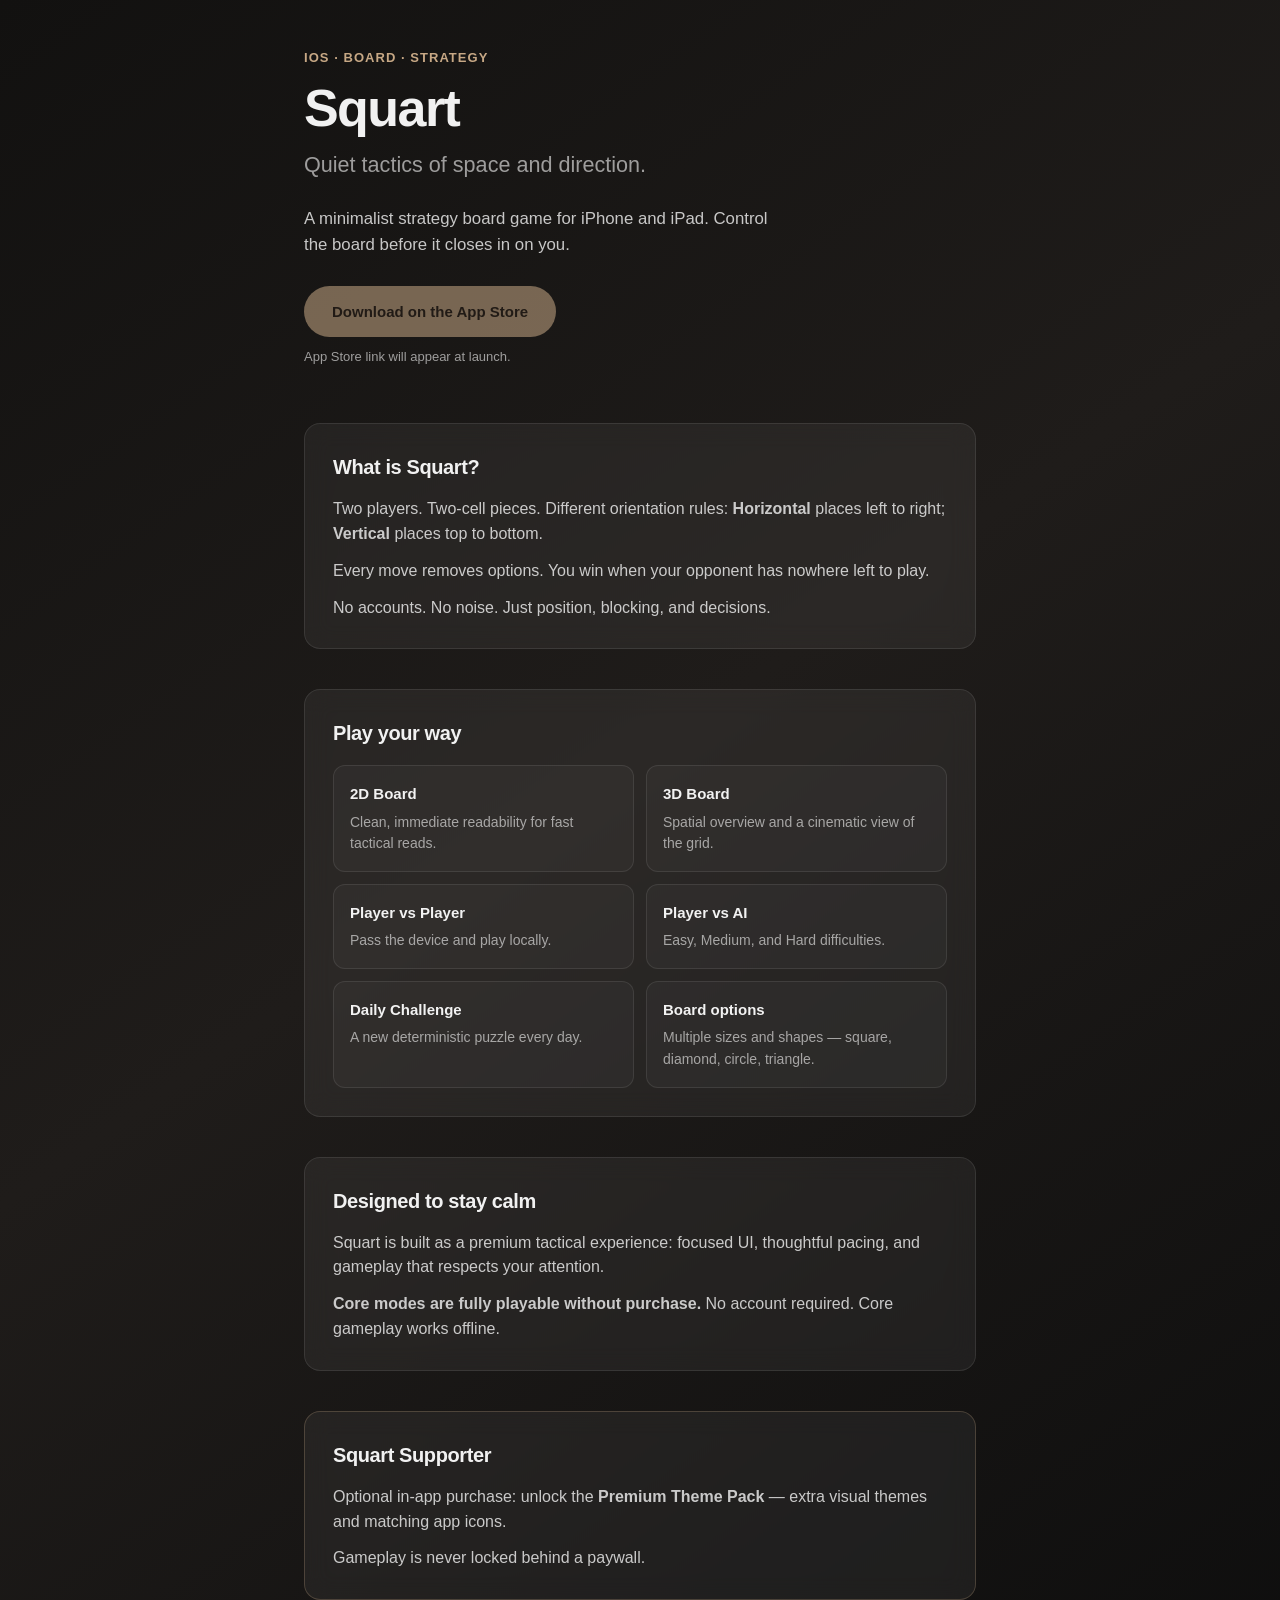
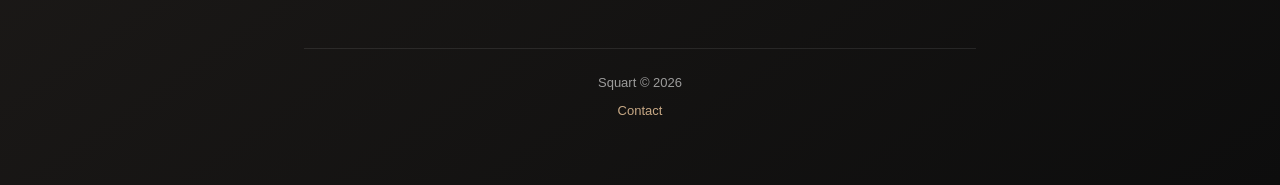
==== marketing/index.html @ 067cb347 "Add marketing site and GitHub Pages deploy workflow. Publish landing page for App Store Marketing UR" ====
<!DOCTYPE html>
<html lang="en">
<head>
  <meta charset="utf-8">
  <meta name="viewport" content="width=device-width, initial-scale=1">
  <title>Squart — Quiet Tactical Board Game for iPhone &amp; iPad</title>
  <meta name="description" content="Place two-cell pieces, deny space, and outlast your opponent. 2D and 3D boards, local PvP, AI, and a daily challenge. Calm strategy, no clutter.">
  <meta name="theme-color" content="#121110">
  <link rel="canonical" href="https://sgazz.github.io/Squart/">
  <meta property="og:url" content="https://sgazz.github.io/Squart/">
  <meta property="og:title" content="Squart — Quiet Tactical Board Game">
  <meta property="og:description" content="Place two-cell pieces, deny space, and outlast your opponent. 2D and 3D boards, local PvP, AI, and a daily challenge.">
  <style>
    :root {
      --bg-top: #121110;
      --bg-mid: #1f1c1a;
      --bg-bottom: #0d0d0d;
      --panel: rgba(255, 255, 255, 0.055);
      --border: rgba(255, 255, 255, 0.09);
      --text: rgba(255, 255, 255, 0.94);
      --body: rgba(255, 255, 255, 0.76);
      --muted: rgba(255, 255, 255, 0.58);
      --accent: #c7a885;
      --accent-dim: #946e4d;
      --button-text: #291f17;
      --max: 720px;
      --radius: 16px;
    }

    * { box-sizing: border-box; margin: 0; padding: 0; }

    html {
      scroll-behavior: smooth;
    }

    body {
      font-family: -apple-system, BlinkMacSystemFont, "SF Pro Text", "Segoe UI", Roboto, Helvetica, Arial, sans-serif;
      color: var(--body);
      background: linear-gradient(145deg, var(--bg-top), var(--bg-mid) 45%, var(--bg-bottom));
      min-height: 100vh;
      line-height: 1.55;
      -webkit-font-smoothing: antialiased;
    }

    .wrap {
      max-width: var(--max);
      margin: 0 auto;
      padding: 48px 24px 64px;
    }

    header {
      margin-bottom: 56px;
    }

    .eyebrow {
      font-size: 13px;
      font-weight: 600;
      letter-spacing: 0.08em;
      text-transform: uppercase;
      color: var(--accent);
      margin-bottom: 12px;
    }

    h1 {
      font-size: clamp(2.4rem, 8vw, 3.25rem);
      font-weight: 700;
      letter-spacing: -0.03em;
      color: var(--text);
      line-height: 1.08;
      margin-bottom: 12px;
    }

    .tagline {
      font-size: clamp(1.1rem, 3.5vw, 1.35rem);
      color: var(--muted);
      font-weight: 500;
      max-width: 34ch;
    }

    .hero-copy {
      margin-top: 24px;
      font-size: 1.05rem;
      max-width: 52ch;
    }

    .cta {
      display: inline-block;
      margin-top: 28px;
      padding: 14px 28px;
      border-radius: 999px;
      background: var(--accent);
      color: var(--button-text);
      font-size: 15px;
      font-weight: 600;
      text-decoration: none;
      transition: transform 0.15s ease, opacity 0.15s ease;
    }

    .cta:hover { transform: scale(0.98); opacity: 0.92; }
    .cta[aria-disabled="true"] {
      pointer-events: none;
      opacity: 0.55;
      cursor: default;
    }

    .cta-note {
      display: block;
      margin-top: 10px;
      font-size: 13px;
      color: var(--muted);
    }

    section {
      margin-bottom: 40px;
      padding: 28px;
      background: var(--panel);
      border: 1px solid var(--border);
      border-radius: var(--radius);
      backdrop-filter: blur(12px);
    }

    h2 {
      font-size: 1.25rem;
      font-weight: 650;
      color: var(--text);
      margin-bottom: 14px;
      letter-spacing: -0.02em;
    }

    p + p { margin-top: 12px; }

    ul {
      margin-top: 12px;
      padding-left: 1.2rem;
    }

    li {
      margin-top: 8px;
    }

    li strong { color: var(--text); font-weight: 600; }

    .grid {
      display: grid;
      gap: 12px;
      margin-top: 16px;
    }

    @media (min-width: 540px) {
      .grid { grid-template-columns: 1fr 1fr; }
    }

    .card {
      padding: 16px;
      border-radius: 12px;
      border: 1px solid var(--border);
      background: rgba(255, 255, 255, 0.03);
    }

    .card h3 {
      font-size: 15px;
      font-weight: 600;
      color: var(--text);
      margin-bottom: 6px;
    }

    .card p {
      font-size: 14px;
      color: var(--muted);
      margin: 0;
    }

    .supporter {
      border-color: rgba(199, 168, 133, 0.25);
    }

    footer {
      margin-top: 48px;
      padding-top: 24px;
      border-top: 1px solid var(--border);
      font-size: 13px;
      color: var(--muted);
      text-align: center;
    }

    footer a {
      color: var(--accent);
      text-decoration: none;
    }

    footer a:hover { text-decoration: underline; }

    footer p + p { margin-top: 8px; }
  </style>
</head>
<body>
  <main class="wrap">
    <header>
      <p class="eyebrow">iOS · Board · Strategy</p>
      <h1>Squart</h1>
      <p class="tagline">Quiet tactics of space and direction.</p>
      <p class="hero-copy">
        A minimalist strategy board game for iPhone and iPad.
        Control the board before it closes in on you.
      </p>
      <!-- Replace href when the App Store listing is live -->
      <a id="app-store-link" class="cta" href="#" aria-disabled="true">Download on the App Store</a>
      <span class="cta-note">App Store link will appear at launch.</span>
    </header>

    <section id="about">
      <h2>What is Squart?</h2>
      <p>
        Two players. Two-cell pieces. Different orientation rules:
        <strong>Horizontal</strong> places left to right;
        <strong>Vertical</strong> places top to bottom.
      </p>
      <p>
        Every move removes options. You win when your opponent has nowhere left to play.
      </p>
      <p>No accounts. No noise. Just position, blocking, and decisions.</p>
    </section>

    <section id="features">
      <h2>Play your way</h2>
      <div class="grid">
        <div class="card">
          <h3>2D Board</h3>
          <p>Clean, immediate readability for fast tactical reads.</p>
        </div>
        <div class="card">
          <h3>3D Board</h3>
          <p>Spatial overview and a cinematic view of the grid.</p>
        </div>
        <div class="card">
          <h3>Player vs Player</h3>
          <p>Pass the device and play locally.</p>
        </div>
        <div class="card">
          <h3>Player vs AI</h3>
          <p>Easy, Medium, and Hard difficulties.</p>
        </div>
        <div class="card">
          <h3>Daily Challenge</h3>
          <p>A new deterministic puzzle every day.</p>
        </div>
        <div class="card">
          <h3>Board options</h3>
          <p>Multiple sizes and shapes — square, diamond, circle, triangle.</p>
        </div>
      </div>
    </section>

    <section id="calm">
      <h2>Designed to stay calm</h2>
      <p>
        Squart is built as a premium tactical experience: focused UI, thoughtful pacing,
        and gameplay that respects your attention.
      </p>
      <p><strong>Core modes are fully playable without purchase.</strong> No account required. Core gameplay works offline.</p>
    </section>

    <section id="supporter" class="supporter">
      <h2>Squart Supporter</h2>
      <p>
        Optional in-app purchase: unlock the <strong>Premium Theme Pack</strong> —
        extra visual themes and matching app icons.
      </p>
      <p>Gameplay is never locked behind a paywall.</p>
    </section>

    <footer>
      <p>Squart &copy; <span id="year"></span></p>
      <p>
        <!-- Optional: add privacy policy URL for App Store compliance -->
        <a href="mailto:support@example.com">Contact</a>
      </p>
    </footer>
  </main>
  <script>
    document.getElementById("year").textContent = new Date().getFullYear();

    // Set your App Store URL when available, e.g.:
    // const APP_STORE_URL = "https://apps.apple.com/app/idXXXXXXXXX";
    const APP_STORE_URL = "";

    const link = document.getElementById("app-store-link");
    const note = document.querySelector(".cta-note");
    if (APP_STORE_URL) {
      link.href = APP_STORE_URL;
      link.removeAttribute("aria-disabled");
      note.textContent = "Available on the App Store.";
    }
  </script>
</body>
</html>
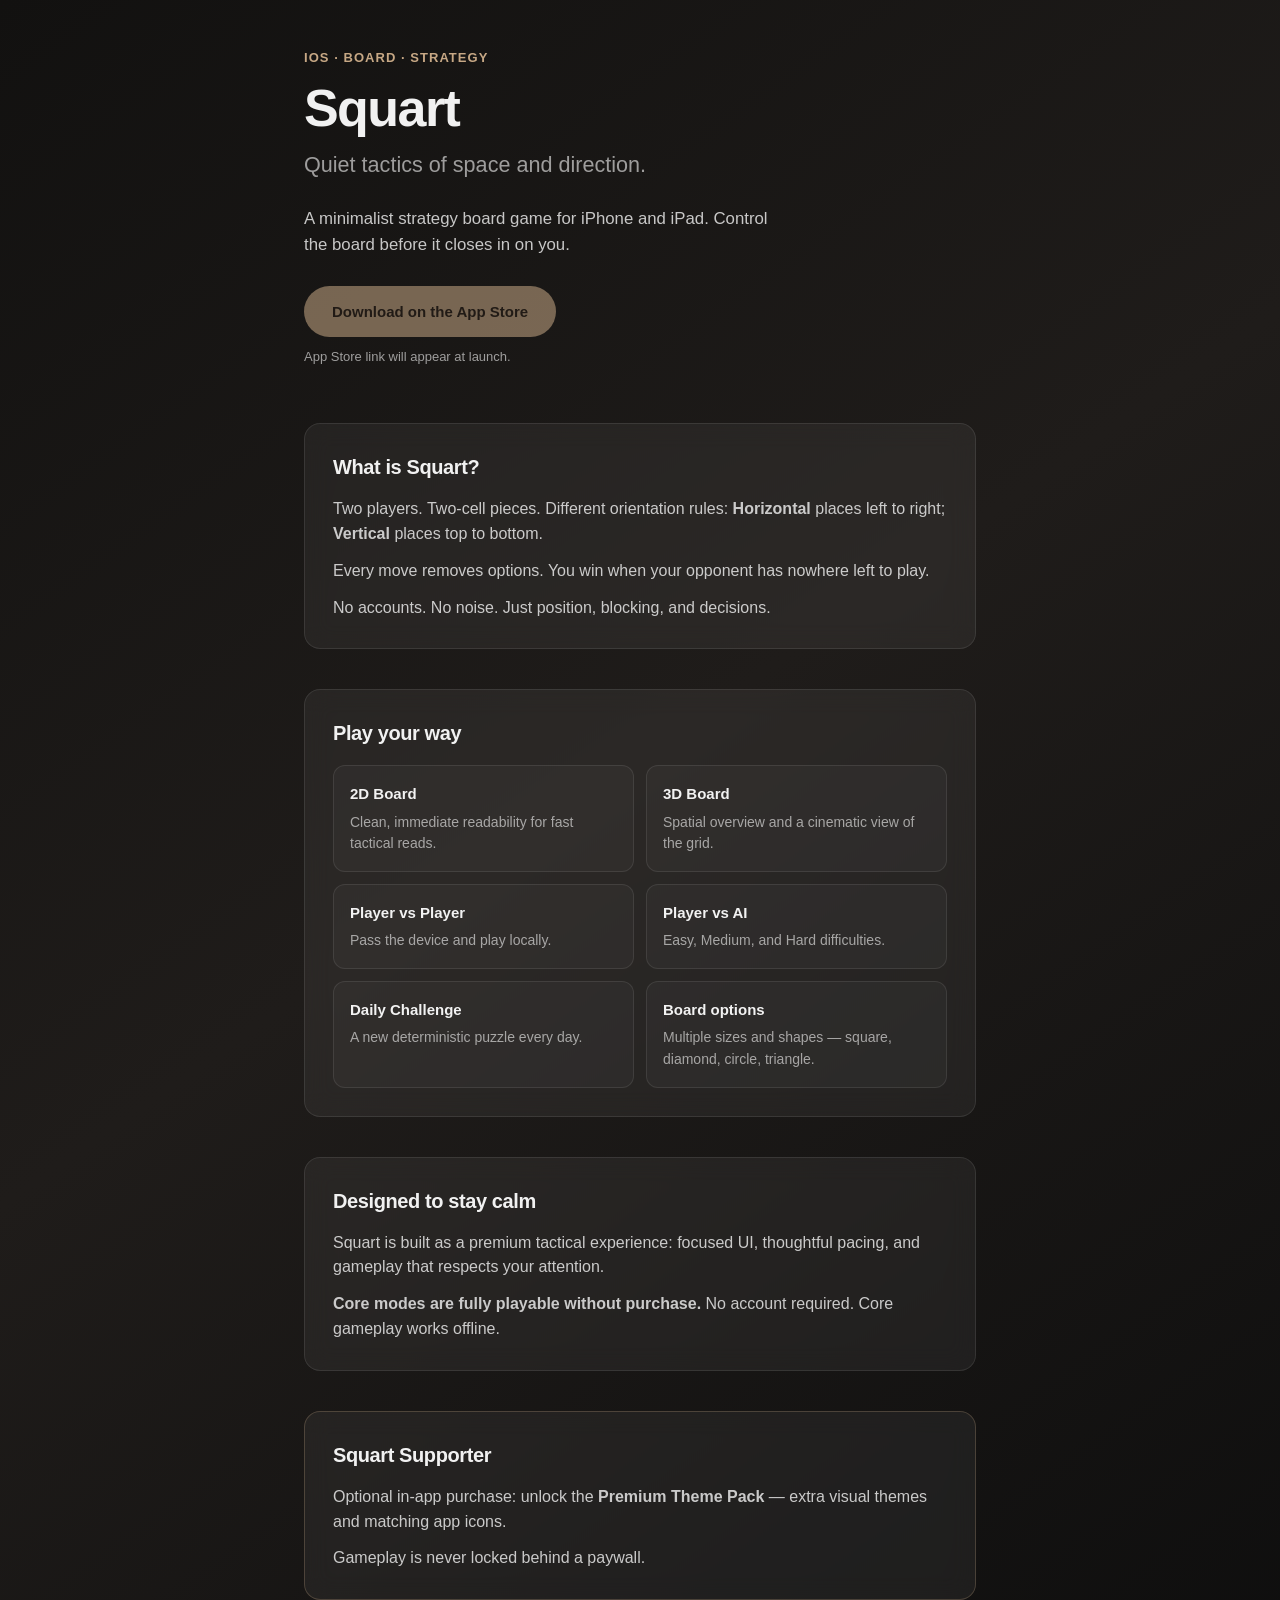
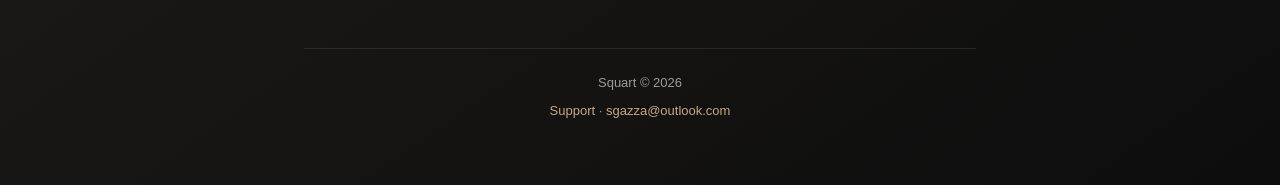
==== commit f353b3e6: "Add Support URL page for App Store Connect. Publish FAQ and contact at /support/ on GitHub Pages alo" ====
--- a/marketing/index.html
+++ b/marketing/index.html
@@ -6,191 +6,25 @@
   <title>Squart — Quiet Tactical Board Game for iPhone &amp; iPad</title>
   <meta name="description" content="Place two-cell pieces, deny space, and outlast your opponent. 2D and 3D boards, local PvP, AI, and a daily challenge. Calm strategy, no clutter.">
   <meta name="theme-color" content="#121110">
-  <link rel="canonical" href="https://sgazz.github.io/Squart/">
-  <meta property="og:url" content="https://sgazz.github.io/Squart/">
+  <link rel="canonical" href="https://sgazz.github.io/SquartiOS/">
+  <meta property="og:url" content="https://sgazz.github.io/SquartiOS/">
   <meta property="og:title" content="Squart — Quiet Tactical Board Game">
   <meta property="og:description" content="Place two-cell pieces, deny space, and outlast your opponent. 2D and 3D boards, local PvP, AI, and a daily challenge.">
+  <link rel="stylesheet" href="site.css">
   <style>
-    :root {
-      --bg-top: #121110;
-      --bg-mid: #1f1c1a;
-      --bg-bottom: #0d0d0d;
-      --panel: rgba(255, 255, 255, 0.055);
-      --border: rgba(255, 255, 255, 0.09);
-      --text: rgba(255, 255, 255, 0.94);
-      --body: rgba(255, 255, 255, 0.76);
-      --muted: rgba(255, 255, 255, 0.58);
-      --accent: #c7a885;
-      --accent-dim: #946e4d;
-      --button-text: #291f17;
-      --max: 720px;
-      --radius: 16px;
-    }
-
-    * { box-sizing: border-box; margin: 0; padding: 0; }
-
-    html {
-      scroll-behavior: smooth;
-    }
-
-    body {
-      font-family: -apple-system, BlinkMacSystemFont, "SF Pro Text", "Segoe UI", Roboto, Helvetica, Arial, sans-serif;
-      color: var(--body);
-      background: linear-gradient(145deg, var(--bg-top), var(--bg-mid) 45%, var(--bg-bottom));
-      min-height: 100vh;
-      line-height: 1.55;
-      -webkit-font-smoothing: antialiased;
-    }
-
-    .wrap {
-      max-width: var(--max);
-      margin: 0 auto;
-      padding: 48px 24px 64px;
-    }
-
-    header {
-      margin-bottom: 56px;
-    }
-
-    .eyebrow {
-      font-size: 13px;
-      font-weight: 600;
-      letter-spacing: 0.08em;
-      text-transform: uppercase;
-      color: var(--accent);
-      margin-bottom: 12px;
-    }
-
+    header { margin-bottom: 56px; }
     h1 {
       font-size: clamp(2.4rem, 8vw, 3.25rem);
-      font-weight: 700;
-      letter-spacing: -0.03em;
-      color: var(--text);
       line-height: 1.08;
       margin-bottom: 12px;
     }
-
-    .tagline {
-      font-size: clamp(1.1rem, 3.5vw, 1.35rem);
-      color: var(--muted);
-      font-weight: 500;
-      max-width: 34ch;
-    }
-
-    .hero-copy {
-      margin-top: 24px;
-      font-size: 1.05rem;
-      max-width: 52ch;
-    }
-
-    .cta {
-      display: inline-block;
-      margin-top: 28px;
-      padding: 14px 28px;
-      border-radius: 999px;
-      background: var(--accent);
-      color: var(--button-text);
-      font-size: 15px;
-      font-weight: 600;
-      text-decoration: none;
-      transition: transform 0.15s ease, opacity 0.15s ease;
-    }
-
-    .cta:hover { transform: scale(0.98); opacity: 0.92; }
+    section { margin-bottom: 40px; }
     .cta[aria-disabled="true"] {
       pointer-events: none;
       opacity: 0.55;
       cursor: default;
     }
-
-    .cta-note {
-      display: block;
-      margin-top: 10px;
-      font-size: 13px;
-      color: var(--muted);
-    }
-
-    section {
-      margin-bottom: 40px;
-      padding: 28px;
-      background: var(--panel);
-      border: 1px solid var(--border);
-      border-radius: var(--radius);
-      backdrop-filter: blur(12px);
-    }
-
-    h2 {
-      font-size: 1.25rem;
-      font-weight: 650;
-      color: var(--text);
-      margin-bottom: 14px;
-      letter-spacing: -0.02em;
-    }
-
-    p + p { margin-top: 12px; }
-
-    ul {
-      margin-top: 12px;
-      padding-left: 1.2rem;
-    }
-
-    li {
-      margin-top: 8px;
-    }
-
-    li strong { color: var(--text); font-weight: 600; }
-
-    .grid {
-      display: grid;
-      gap: 12px;
-      margin-top: 16px;
-    }
-
-    @media (min-width: 540px) {
-      .grid { grid-template-columns: 1fr 1fr; }
-    }
-
-    .card {
-      padding: 16px;
-      border-radius: 12px;
-      border: 1px solid var(--border);
-      background: rgba(255, 255, 255, 0.03);
-    }
-
-    .card h3 {
-      font-size: 15px;
-      font-weight: 600;
-      color: var(--text);
-      margin-bottom: 6px;
-    }
-
-    .card p {
-      font-size: 14px;
-      color: var(--muted);
-      margin: 0;
-    }
-
-    .supporter {
-      border-color: rgba(199, 168, 133, 0.25);
-    }
-
-    footer {
-      margin-top: 48px;
-      padding-top: 24px;
-      border-top: 1px solid var(--border);
-      font-size: 13px;
-      color: var(--muted);
-      text-align: center;
-    }
-
-    footer a {
-      color: var(--accent);
-      text-decoration: none;
-    }
-
-    footer a:hover { text-decoration: underline; }
-
-    footer p + p { margin-top: 8px; }
+    footer { margin-top: 48px; }
   </style>
 </head>
 <body>
@@ -272,13 +106,18 @@
     <footer>
       <p>Squart &copy; <span id="year"></span></p>
       <p>
-        <!-- Optional: add privacy policy URL for App Store compliance -->
-        <a href="mailto:support@example.com">Contact</a>
+        <a href="support/">Support</a>
+        ·
+        <a id="contact-email" href="mailto:sgazza@outlook.com">Contact</a>
       </p>
     </footer>
   </main>
   <script>
     document.getElementById("year").textContent = new Date().getFullYear();
+
+    const SUPPORT_EMAIL = "sgazza@outlook.com";
+    document.getElementById("contact-email").href = "mailto:" + SUPPORT_EMAIL;
+    document.getElementById("contact-email").textContent = SUPPORT_EMAIL;
 
     // Set your App Store URL when available, e.g.:
     // const APP_STORE_URL = "https://apps.apple.com/app/idXXXXXXXXX";
--- a/marketing/site.css
+++ b/marketing/site.css
@@ -0,0 +1,220 @@
+:root {
+  --bg-top: #121110;
+  --bg-mid: #1f1c1a;
+  --bg-bottom: #0d0d0d;
+  --panel: rgba(255, 255, 255, 0.055);
+  --border: rgba(255, 255, 255, 0.09);
+  --text: rgba(255, 255, 255, 0.94);
+  --body: rgba(255, 255, 255, 0.76);
+  --muted: rgba(255, 255, 255, 0.58);
+  --accent: #c7a885;
+  --button-text: #291f17;
+  --max: 720px;
+  --radius: 16px;
+}
+
+* { box-sizing: border-box; margin: 0; padding: 0; }
+
+html { scroll-behavior: smooth; }
+
+body {
+  font-family: -apple-system, BlinkMacSystemFont, "SF Pro Text", "Segoe UI", Roboto, Helvetica, Arial, sans-serif;
+  color: var(--body);
+  background: linear-gradient(145deg, var(--bg-top), var(--bg-mid) 45%, var(--bg-bottom));
+  min-height: 100vh;
+  line-height: 1.55;
+  -webkit-font-smoothing: antialiased;
+}
+
+.wrap {
+  max-width: var(--max);
+  margin: 0 auto;
+  padding: 48px 24px 64px;
+}
+
+.top-nav {
+  margin-bottom: 32px;
+  font-size: 14px;
+}
+
+.top-nav a {
+  color: var(--accent);
+  text-decoration: none;
+  font-weight: 600;
+}
+
+.top-nav a:hover { text-decoration: underline; }
+
+header { margin-bottom: 40px; }
+
+.eyebrow {
+  font-size: 13px;
+  font-weight: 600;
+  letter-spacing: 0.08em;
+  text-transform: uppercase;
+  color: var(--accent);
+  margin-bottom: 12px;
+}
+
+h1 {
+  font-size: clamp(2rem, 7vw, 2.75rem);
+  font-weight: 700;
+  letter-spacing: -0.03em;
+  color: var(--text);
+  line-height: 1.1;
+  margin-bottom: 10px;
+}
+
+.lead {
+  font-size: 1.05rem;
+  color: var(--muted);
+  max-width: 52ch;
+}
+
+.tagline {
+  font-size: clamp(1.1rem, 3.5vw, 1.35rem);
+  color: var(--muted);
+  font-weight: 500;
+  max-width: 34ch;
+}
+
+.hero-copy {
+  margin-top: 24px;
+  font-size: 1.05rem;
+  max-width: 52ch;
+}
+
+section {
+  margin-bottom: 28px;
+  padding: 28px;
+  background: var(--panel);
+  border: 1px solid var(--border);
+  border-radius: var(--radius);
+  backdrop-filter: blur(12px);
+}
+
+h2 {
+  font-size: 1.25rem;
+  font-weight: 650;
+  color: var(--text);
+  margin-bottom: 14px;
+  letter-spacing: -0.02em;
+}
+
+p + p { margin-top: 12px; }
+
+ul, ol {
+  margin-top: 12px;
+  padding-left: 1.25rem;
+}
+
+li { margin-top: 8px; }
+
+li strong { color: var(--text); font-weight: 600; }
+
+a.inline {
+  color: var(--accent);
+  text-decoration: none;
+  font-weight: 600;
+}
+
+a.inline:hover { text-decoration: underline; }
+
+.cta {
+  display: inline-block;
+  margin-top: 28px;
+  padding: 14px 28px;
+  border-radius: 999px;
+  background: var(--accent);
+  color: var(--button-text);
+  font-size: 15px;
+  font-weight: 600;
+  text-decoration: none;
+  transition: transform 0.15s ease, opacity 0.15s ease;
+}
+
+.cta:hover { transform: scale(0.98); opacity: 0.92; }
+
+.cta-note {
+  display: block;
+  margin-top: 10px;
+  font-size: 13px;
+  color: var(--muted);
+}
+
+.grid {
+  display: grid;
+  gap: 12px;
+  margin-top: 16px;
+}
+
+@media (min-width: 540px) {
+  .grid { grid-template-columns: 1fr 1fr; }
+}
+
+.card {
+  padding: 16px;
+  border-radius: 12px;
+  border: 1px solid var(--border);
+  background: rgba(255, 255, 255, 0.03);
+}
+
+.card h3 {
+  font-size: 15px;
+  font-weight: 600;
+  color: var(--text);
+  margin-bottom: 6px;
+}
+
+.card p {
+  font-size: 14px;
+  color: var(--muted);
+  margin: 0;
+}
+
+.supporter { border-color: rgba(199, 168, 133, 0.25); }
+
+.faq details {
+  margin-top: 12px;
+  padding: 14px 16px;
+  border-radius: 12px;
+  border: 1px solid var(--border);
+  background: rgba(255, 255, 255, 0.03);
+}
+
+.faq details + details { margin-top: 10px; }
+
+.faq summary {
+  cursor: pointer;
+  font-weight: 600;
+  color: var(--text);
+  list-style: none;
+}
+
+.faq summary::-webkit-details-marker { display: none; }
+
+.faq details[open] summary { margin-bottom: 10px; }
+
+.faq details p {
+  font-size: 14px;
+  color: var(--muted);
+  margin: 0;
+}
+
+footer {
+  margin-top: 40px;
+  padding-top: 24px;
+  border-top: 1px solid var(--border);
+  font-size: 13px;
+  color: var(--muted);
+  text-align: center;
+}
+
+footer a {
+  color: var(--accent);
+  text-decoration: none;
+}
+
+footer a:hover { text-decoration: underline; }
+
+footer p + p { margin-top: 8px; }
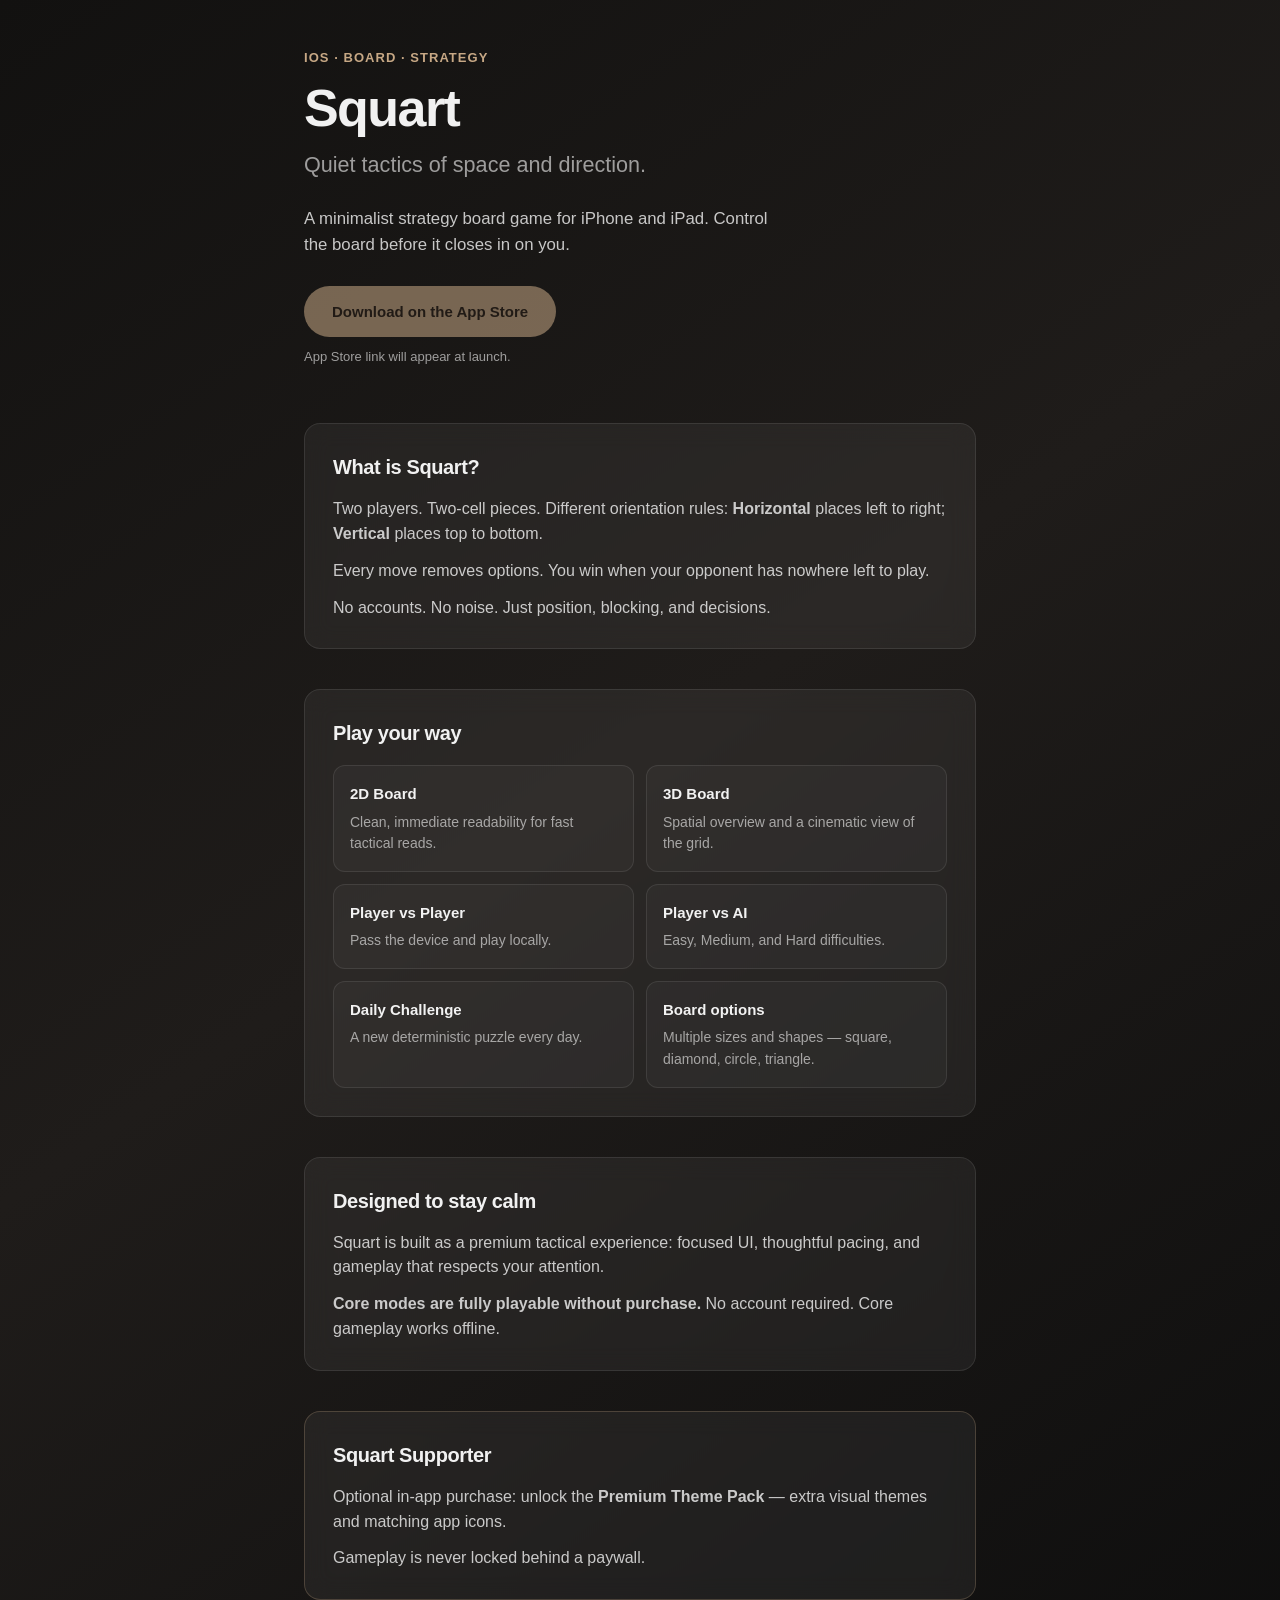
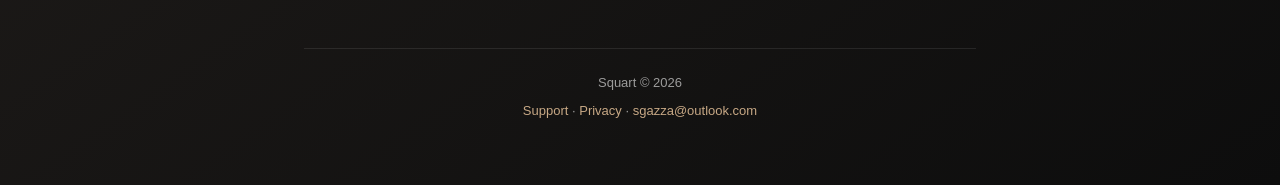
==== commit a2c7e54e: "Add Privacy Policy page for App Store Connect. Publish privacy policy at /privacy/ and link from mar" ====
--- a/marketing/index.html
+++ b/marketing/index.html
@@ -108,6 +108,8 @@
       <p>
         <a href="support/">Support</a>
         ·
+        <a href="privacy/">Privacy</a>
+        ·
         <a id="contact-email" href="mailto:sgazza@outlook.com">Contact</a>
       </p>
     </footer>
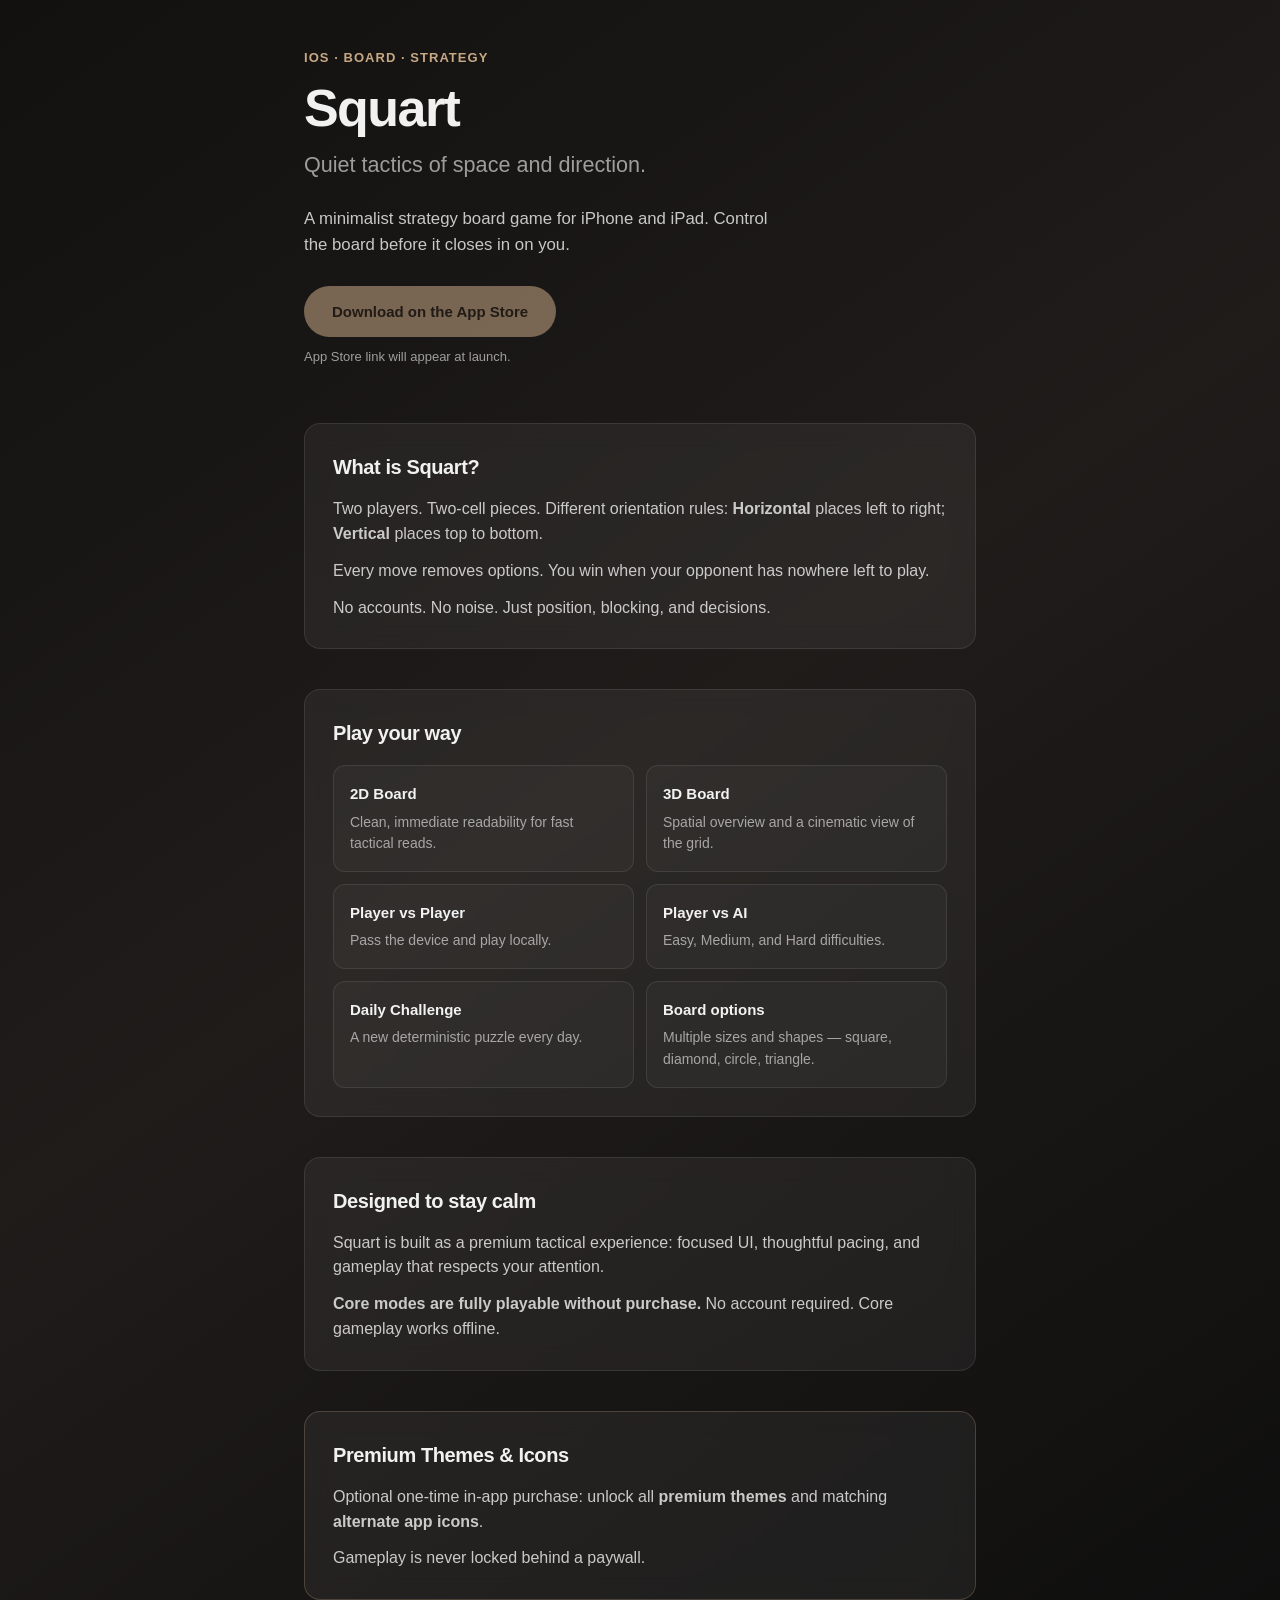
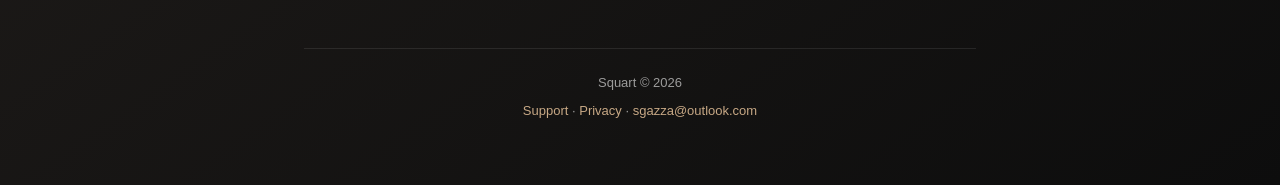
==== commit 0d61c99a: "Migrate IAP product ID to squart.premium and fix debug unlock concurrency. Replace the unused squart" ====
--- a/marketing/index.html
+++ b/marketing/index.html
@@ -94,11 +94,11 @@
       <p><strong>Core modes are fully playable without purchase.</strong> No account required. Core gameplay works offline.</p>
     </section>
 
-    <section id="supporter" class="supporter">
-      <h2>Squart Supporter</h2>
+    <section id="premium" class="premium">
+      <h2>Premium Themes &amp; Icons</h2>
       <p>
-        Optional in-app purchase: unlock the <strong>Premium Theme Pack</strong> —
-        extra visual themes and matching app icons.
+        Optional one-time in-app purchase: unlock all <strong>premium themes</strong>
+        and matching <strong>alternate app icons</strong>.
       </p>
       <p>Gameplay is never locked behind a paywall.</p>
     </section>
--- a/marketing/site.css
+++ b/marketing/site.css
@@ -172,7 +172,7 @@
   margin: 0;
 }
 
-.supporter { border-color: rgba(199, 168, 133, 0.25); }
+.premium { border-color: rgba(199, 168, 133, 0.25); }
 
 .faq details {
   margin-top: 12px;
